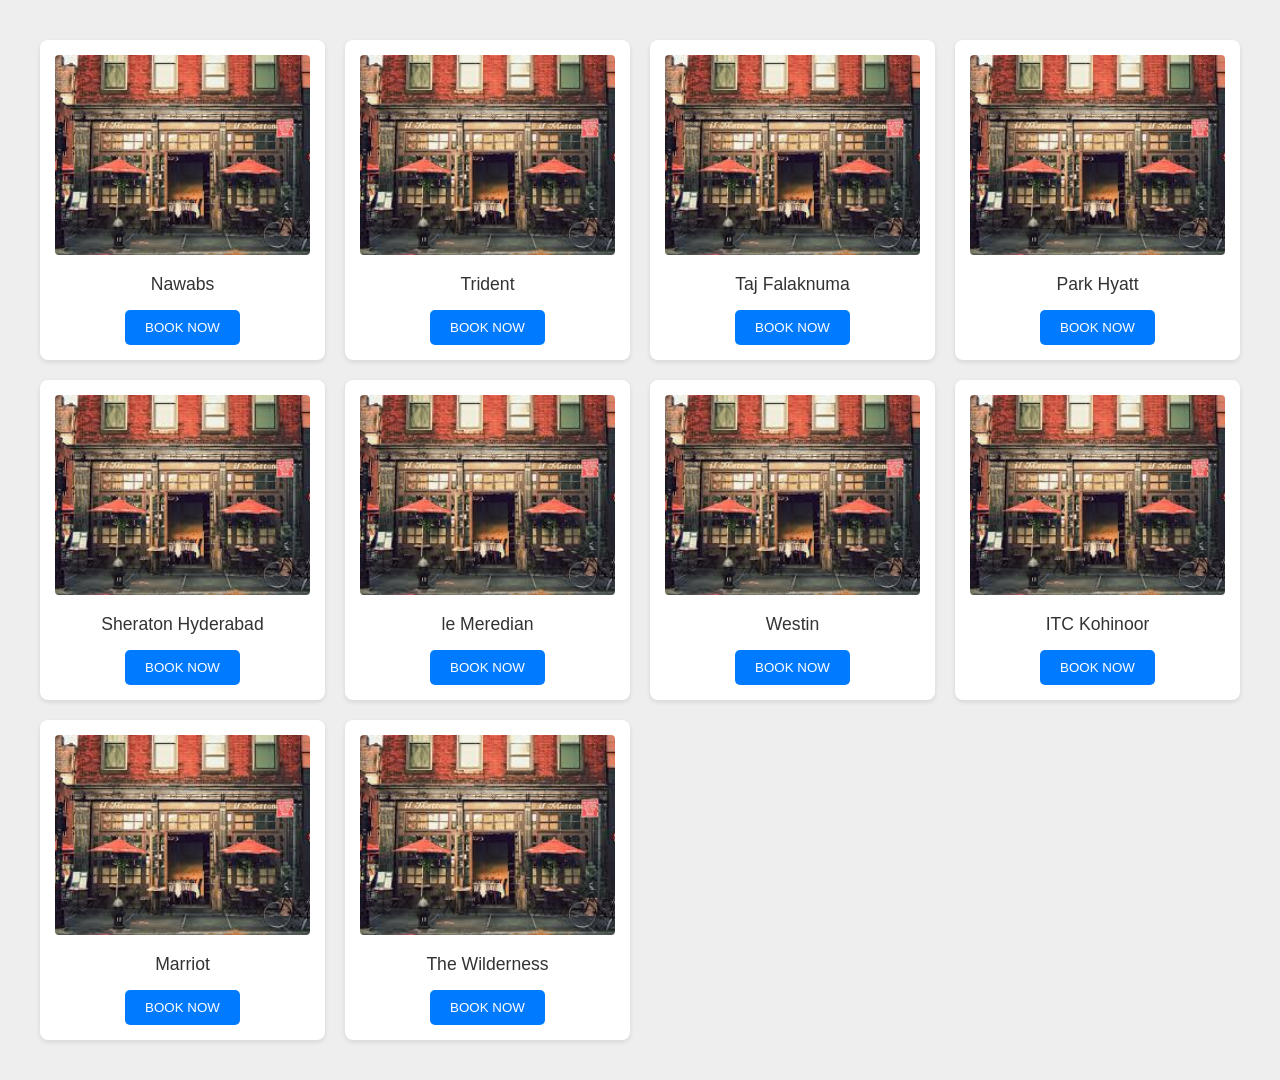
==== restaurentManagement/booking/booking.html @ 0178c38e "initial commit" ====
<!DOCTYPE html>
<html lang="en">
<head>
    <meta charset="UTF-8">
    <meta name="viewport" content="width=device-width, initial-scale=1.0">
    <link rel="stylesheet" href="./booking.css">
</head>
<body>
    <div class="grid-container">
        <div class="card">
            <img src="../public/images.jpeg" alt="img here">
            <p>Nawabs</p>
            <button>BOOK NOW</button>
        </div>
        <div class="card">
            <img src="../public/images.jpeg" alt="img here">
            <p>Trident</p>
            <button>BOOK NOW</button>
        </div>
        <div class="card">
            <img src="../public/images.jpeg" alt="img here">
            <p>Taj Falaknuma</p>
            <button>BOOK NOW</button>
        </div>
        <div class="card">
            <img src="../public/images.jpeg" alt="img here">
            <p>Park Hyatt</p>
            <button>BOOK NOW</button>
        </div>
        <div class="card">
            <img src="../public/images.jpeg" alt="img here">
            <p>Sheraton Hyderabad</p>
            <button>BOOK NOW</button>
        </div>
        <div class="card">
            <img src="../public/images.jpeg" alt="img here">
            <p>le Meredian  </p>
            <button>BOOK NOW</button>
        </div>
        <div class="card">
            <img src="../public/images.jpeg" alt="img here">
            <p>Westin</p>
            <button>BOOK NOW</button>
        </div>
        <div class="card">
            <img src="../public/images.jpeg" alt="img here">
            <p>ITC Kohinoor</p>
            <button>BOOK NOW</button>
        </div>
        <div class="card">
            <img src="../public/images.jpeg" alt="img here">
            <p>Marriot</p>
            <button>BOOK NOW</button>
        </div>
        <div class="card">
            <img src="../public/images.jpeg" alt="img here">
            <p>The Wilderness</p>
            <button>BOOK NOW</button>
        </div>
    </div>
</body>
</html>
---- restaurentManagement/booking/booking.css ----
* {
    margin: 0;
    padding: 0;
    box-sizing: border-box;
}

body {
    padding: 20px;
    font-family: Arial, sans-serif;
    background-color: rgb(238, 238, 238);
}

.grid-container {
    display: grid;
    grid-template-columns: repeat(auto-fit, minmax(250px, 1fr));
    gap: 20px;
    padding: 20px;
}

.card {
    background: white;
    border-radius: 8px;
    box-shadow: 0 2px 5px rgba(0,0,0,0.1);
    padding: 15px;
    text-align: center;
    transition: transform 0.3s ease;
}

.card:hover {
    transform: translateY(-5px);
}

.card img {
    width: 100%;
    height: 200px;
    object-fit: cover;
    border-radius: 4px;
}

.card p {
    margin: 15px 0;
    font-size: 1.1em;
    color: #333;
}

.card button {
    background: #007bff;
    color: white;
    border: none;
    padding: 10px 20px;
    border-radius: 5px;
    cursor: pointer;
    transition: background 0.3s ease;
}

.card button:hover {
    background: #0056b3;
}

@media (max-width: 600px) {
    .grid-container {
        grid-template-columns: 1fr;
        padding: 10px;
    }
}
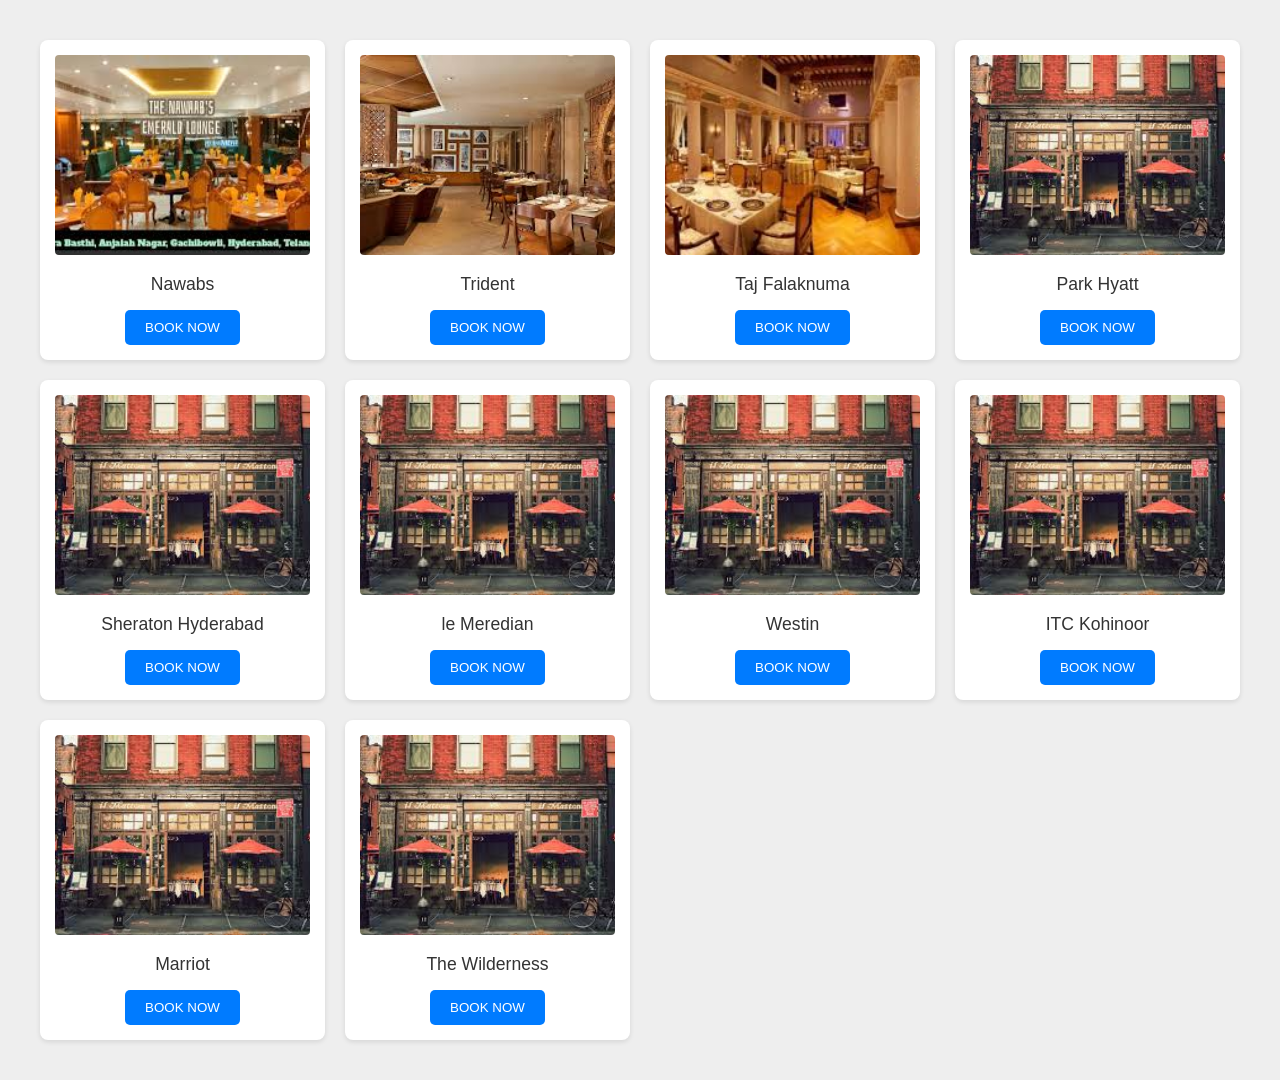
==== commit e7cd2101: "changes to landing page formatted footer" ====
--- a/restaurentManagement/booking/booking.html
+++ b/restaurentManagement/booking/booking.html
@@ -8,17 +8,17 @@
 <body>
     <div class="grid-container">
         <div class="card">
-            <img src="../public/images.jpeg" alt="img here">
+            <img src="../public/landingImages/Nawabs.jpeg" alt="img here">
             <p>Nawabs</p>
             <button>BOOK NOW</button>
         </div>
         <div class="card">
-            <img src="../public/images.jpeg" alt="img here">
+            <img src="../public/landingImages/Trident.jpeg" alt="img here">
             <p>Trident</p>
             <button>BOOK NOW</button>
         </div>
         <div class="card">
-            <img src="../public/images.jpeg" alt="img here">
+            <img src="../public/landingImages/taj.jpeg" alt="img here">
             <p>Taj Falaknuma</p>
             <button>BOOK NOW</button>
         </div>
